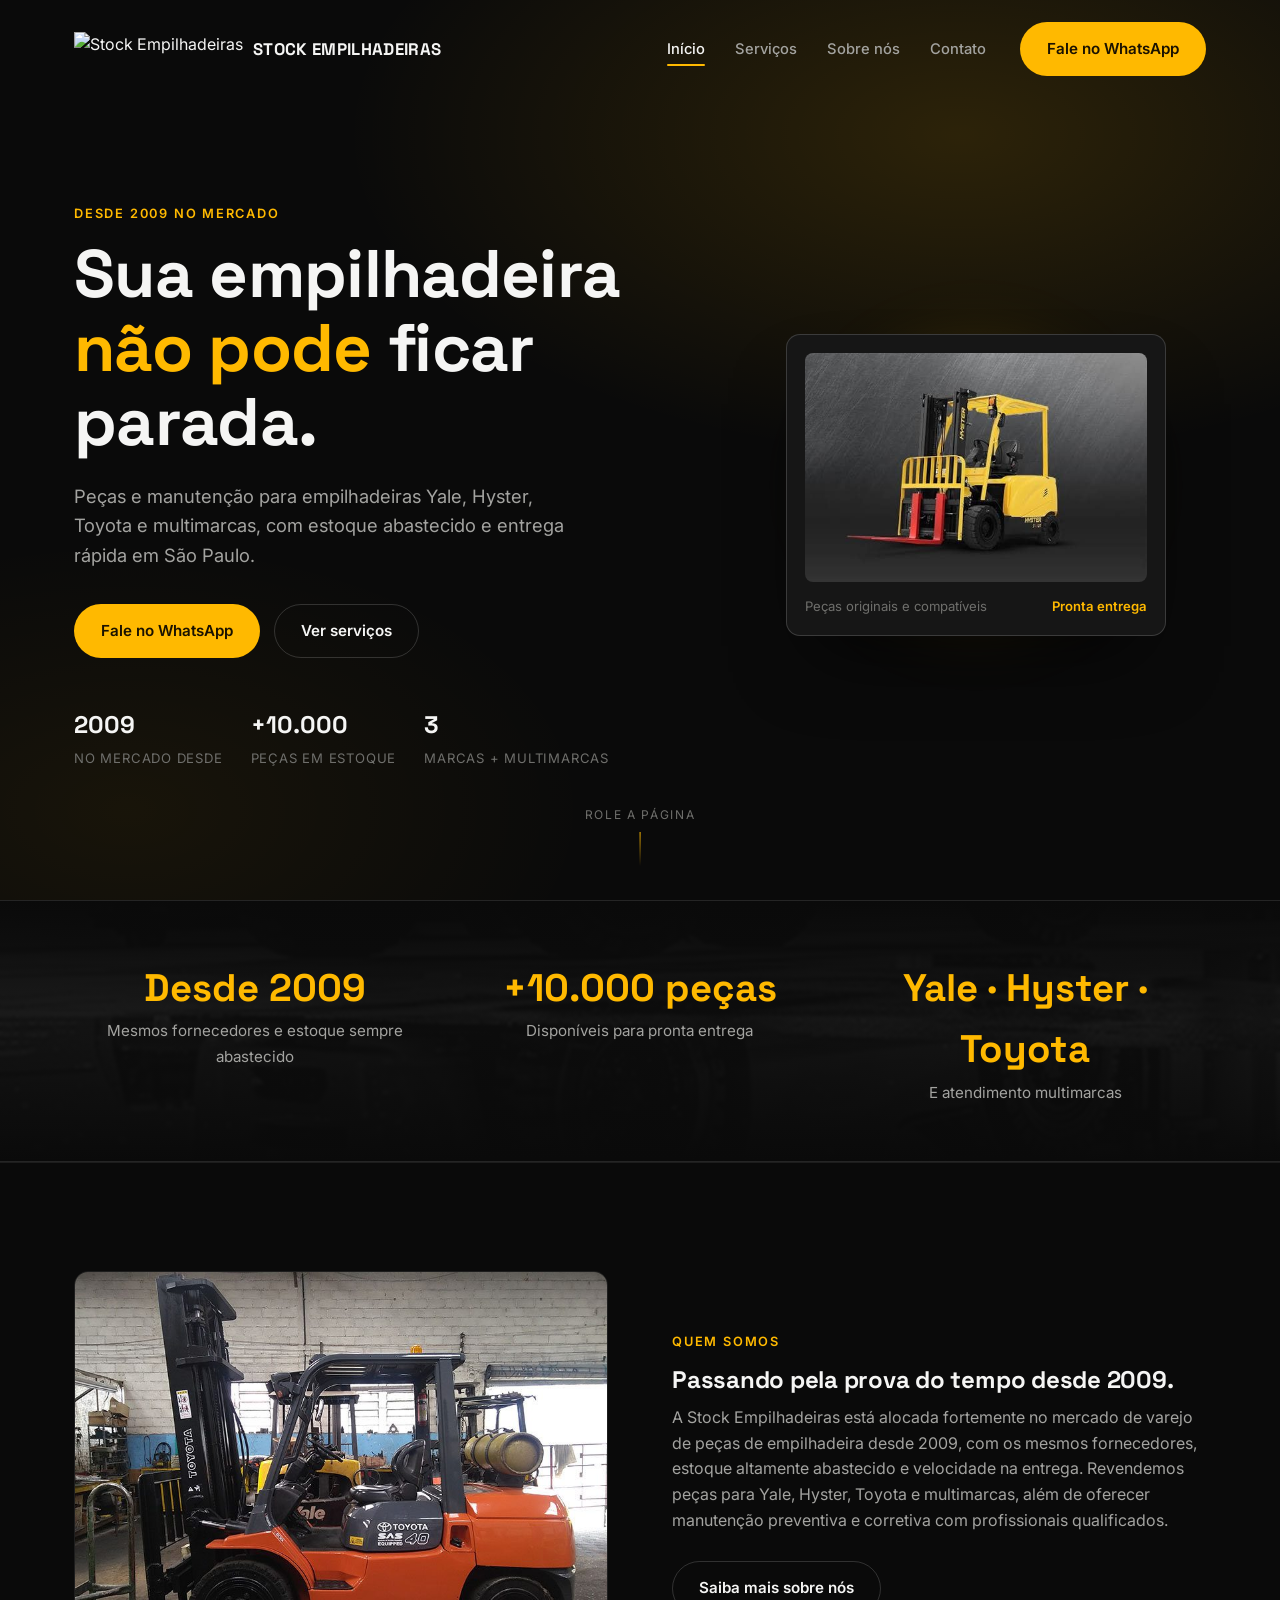
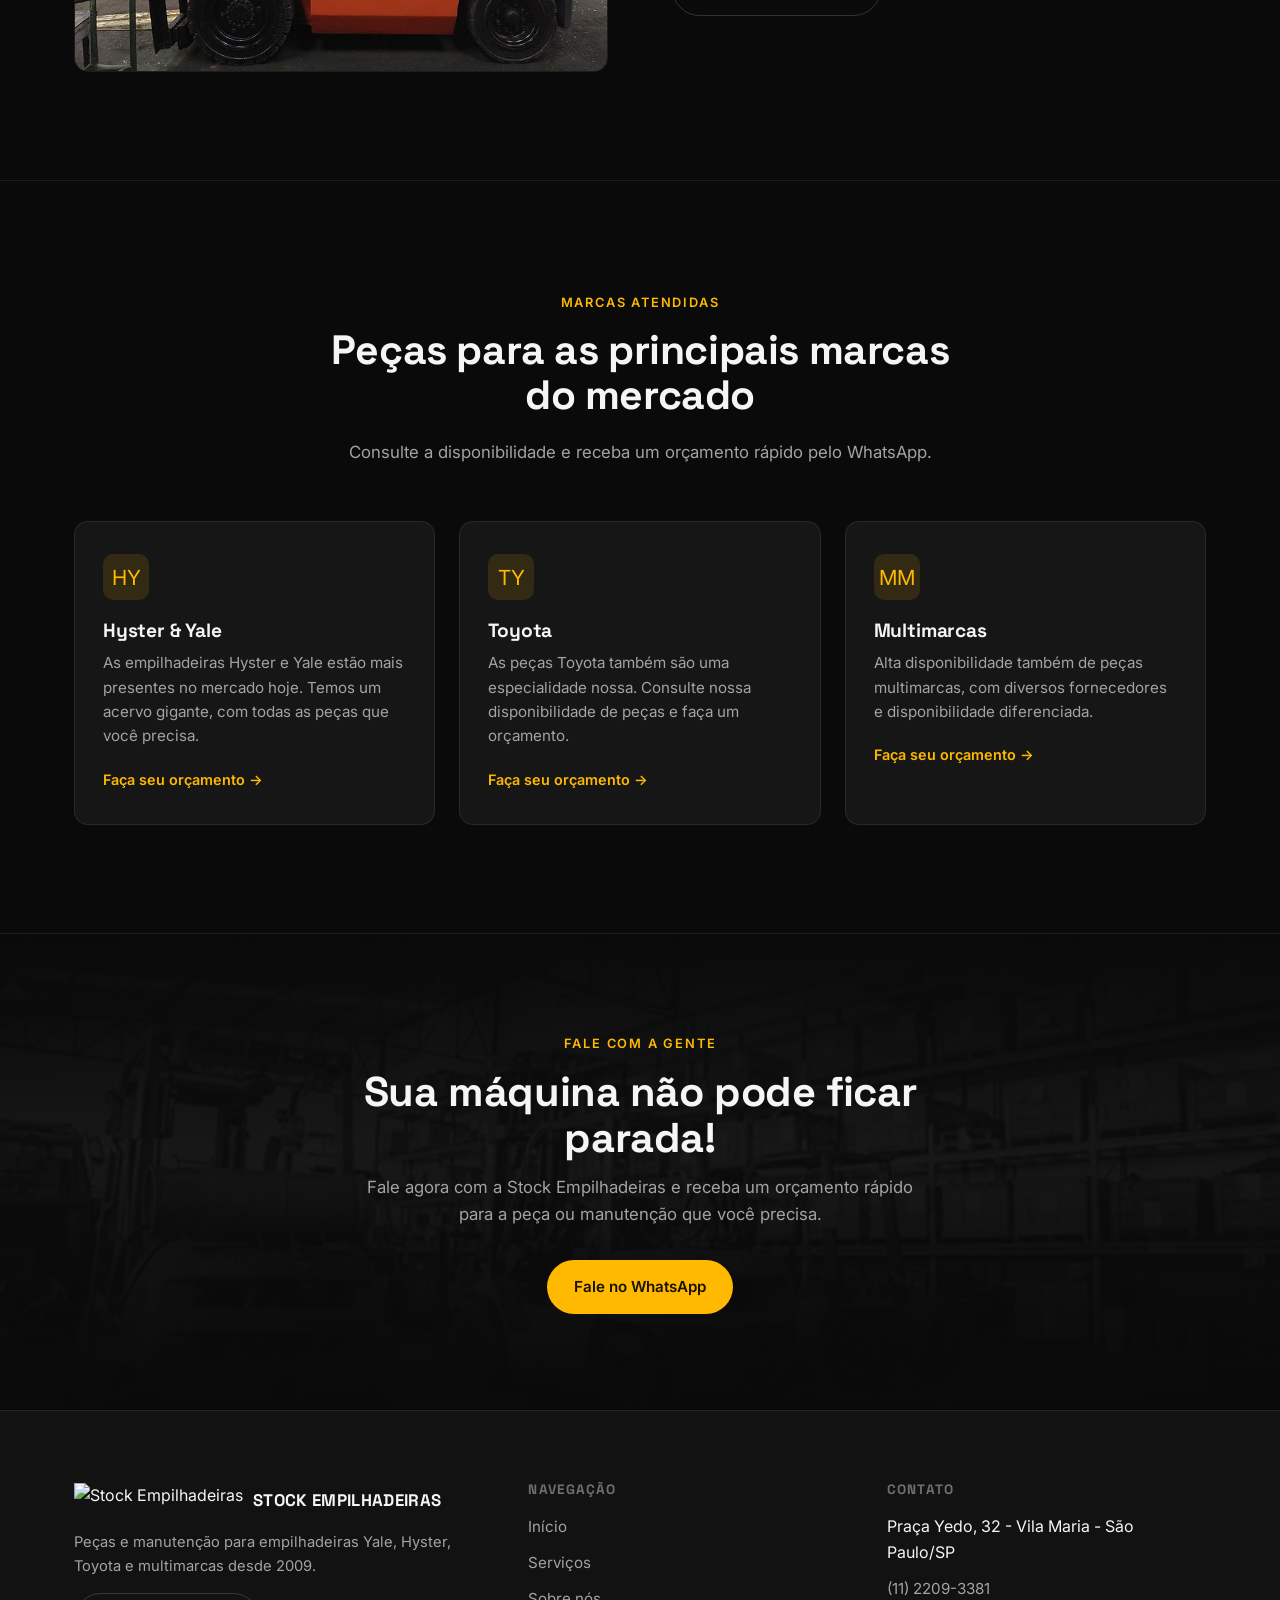
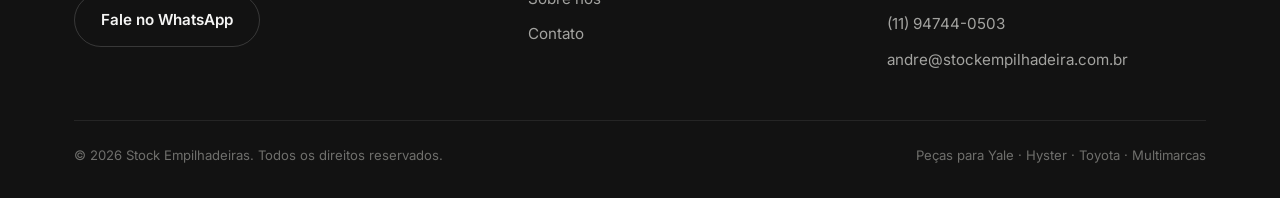
==== index.html @ c7c82e20 "Site novo da Stock Empilhadeiras (redesign completo) 4 paginas estaticas (HTML/CSS/JS), design escur" ====
<!DOCTYPE html>
<html lang="pt-BR">
<head>
  <meta charset="utf-8">
  <meta http-equiv="X-UA-Compatible" content="IE=edge">
  <meta name="viewport" content="width=device-width, initial-scale=1">
  <meta name="robots" content="index,follow">

  <title>Stock Empilhadeiras - Peças e manutenção para empilhadeiras desde 2009</title>
  <meta name="description" content="Peças para empilhadeiras Yale, Hyster, Toyota e multimarcas, com mais de 10.000 itens em estoque. Manutenção preventiva e corretiva em São Paulo desde 2009.">

  <meta property="og:title" content="Stock Empilhadeiras - Peças e manutenção para empilhadeiras">
  <meta property="og:description" content="Mais de 10.000 peças em estoque para Yale, Hyster, Toyota e multimarcas. Atendimento rápido em São Paulo desde 2009.">
  <meta property="og:locale" content="pt_BR">
  <meta property="og:type" content="website">
  <meta property="og:url" content="https://stockempilhadeira.com.br/">

  <link rel="icon" type="image/png" href="https://yata2.s3-object.locaweb.com.br/c91731efab223488cea6e610ba1f6140db4cae72a0e53f327a75a24c9f7e33f1">
  <link rel="canonical" href="https://stockempilhadeira.com.br/">

  <link rel="preconnect" href="https://fonts.googleapis.com">
  <link rel="preconnect" href="https://fonts.gstatic.com" crossorigin>
  <link href="https://fonts.googleapis.com/css2?family=Inter:wght@400;500;600;700&family=Space+Grotesk:wght@500;700&display=swap" rel="stylesheet">

  <link rel="stylesheet" href="assets/css/styles.css">
</head>
<body>

  <header class="site-header">
    <div class="container">
      <a href="index.html" class="brand">
        <img src="https://yata-apix-9171b0a8-d690-4db2-bea3-be40326706dc.s3-object.locaweb.com.br/2c20b61e568549f984c43d39dc8603df.png" alt="Stock Empilhadeiras">
        <span class="brand-name">STOCK EMPILHADEIRAS</span>
      </a>
      <div class="nav">
        <ul class="nav-links">
          <li><a href="index.html" class="is-active">Início</a></li>
          <li><a href="servicos.html">Serviços</a></li>
          <li><a href="sobre.html">Sobre nós</a></li>
          <li><a href="contato.html">Contato</a></li>
        </ul>
        <a class="btn btn-primary" href="https://api.whatsapp.com/send?phone=5511947440503&text=Oi!%20Vim%20pelo%20site%20e%20quero%20tirar%20umas%20d%C3%BAvidas" target="_blank" rel="noopener">Fale no WhatsApp</a>
      </div>
      <button class="nav-toggle" aria-label="Abrir menu" aria-expanded="false">☰</button>
    </div>
  </header>

  <section class="hero">
    <div class="container">
      <div class="hero-copy">
        <span class="eyebrow">Desde 2009 no mercado</span>
        <h1>Sua empilhadeira <span class="accent">não pode</span> ficar parada.</h1>
        <p class="lede">Peças e manutenção para empilhadeiras Yale, Hyster, Toyota e multimarcas, com estoque abastecido e entrega rápida em São Paulo.</p>
        <div class="btn-row">
          <a class="btn btn-primary" href="https://api.whatsapp.com/send?phone=5511947440503&text=Oi!%20Vim%20pelo%20site%20e%20quero%20tirar%20umas%20d%C3%BAvidas" target="_blank" rel="noopener">Fale no WhatsApp</a>
          <a class="btn btn-outline" href="servicos.html">Ver serviços</a>
        </div>
        <div class="hero-stats-inline">
          <div><strong>2009</strong><span>No mercado desde</span></div>
          <div><strong>+10.000</strong><span>Peças em estoque</span></div>
          <div><strong>3</strong><span>Marcas + multimarcas</span></div>
        </div>
      </div>
      <div class="hero-visual reveal">
        <div class="glow"></div>
        <div class="card">
          <img src="assets/img/hyster-produto.jpg" alt="Empilhadeira Hyster">
          <div class="tag">
            <span>Peças originais e compatíveis</span>
            <strong>Pronta entrega</strong>
          </div>
        </div>
      </div>
    </div>
    <span class="scroll-cue">Role a página</span>
  </section>

  <section class="stats-strip has-bg-photo bg-forklift-dark">
    <div class="container">
      <div class="stats-grid reveal">
        <div><strong>Desde 2009</strong><span>Mesmos fornecedores e estoque sempre abastecido</span></div>
        <div><strong>+10.000 peças</strong><span>Disponíveis para pronta entrega</span></div>
        <div><strong>Yale · Hyster · Toyota</strong><span>E atendimento multimarcas</span></div>
      </div>
    </div>
  </section>

  <section class="section">
    <div class="container">
      <div class="feature">
        <div class="feature-media reveal">
          <img src="assets/img/toyota-oficina.jpg" alt="Empilhadeira Toyota na oficina Stock Empilhadeiras">
        </div>
        <div class="feature-body reveal">
          <span class="eyebrow">Quem somos</span>
          <h2>Passando pela prova do tempo desde 2009.</h2>
          <p>A Stock Empilhadeiras está alocada fortemente no mercado de varejo de peças de empilhadeira desde 2009, com os mesmos fornecedores, estoque altamente abastecido e velocidade na entrega. Revendemos peças para Yale, Hyster, Toyota e multimarcas, além de oferecer manutenção preventiva e corretiva com profissionais qualificados.</p>
          <div class="btn-row">
            <a class="btn btn-outline" href="sobre.html">Saiba mais sobre nós</a>
          </div>
        </div>
      </div>
    </div>
  </section>

  <section class="section">
    <div class="container">
      <div class="section-head center reveal">
        <span class="eyebrow">Marcas atendidas</span>
        <h2>Peças para as principais marcas do mercado</h2>
        <p>Consulte a disponibilidade e receba um orçamento rápido pelo WhatsApp.</p>
      </div>
      <div class="cards-grid">
        <article class="card reveal">
          <div class="icon">HY</div>
          <h3>Hyster &amp; Yale</h3>
          <p>As empilhadeiras Hyster e Yale estão mais presentes no mercado hoje. Temos um acervo gigante, com todas as peças que você precisa.</p>
          <a class="card-link" href="https://api.whatsapp.com/send?phone=5511947440503&text=Oi!%20Vim%20pelo%20site%20e%20quero%20tirar%20umas%20d%C3%BAvidas" target="_blank" rel="noopener">Faça seu orçamento →</a>
        </article>
        <article class="card reveal">
          <div class="icon">TY</div>
          <h3>Toyota</h3>
          <p>As peças Toyota também são uma especialidade nossa. Consulte nossa disponibilidade de peças e faça um orçamento.</p>
          <a class="card-link" href="https://api.whatsapp.com/send?phone=5511947440503&text=Oi!%20Vim%20pelo%20site%20e%20quero%20tirar%20umas%20d%C3%BAvidas" target="_blank" rel="noopener">Faça seu orçamento →</a>
        </article>
        <article class="card reveal">
          <div class="icon">MM</div>
          <h3>Multimarcas</h3>
          <p>Alta disponibilidade também de peças multimarcas, com diversos fornecedores e disponibilidade diferenciada.</p>
          <a class="card-link" href="https://api.whatsapp.com/send?phone=5511947440503&text=Oi!%20Vim%20pelo%20site%20e%20quero%20tirar%20umas%20d%C3%BAvidas" target="_blank" rel="noopener">Faça seu orçamento →</a>
        </article>
      </div>
    </div>
  </section>

  <section class="cta-band has-bg-photo bg-warehouse">
    <div class="container reveal">
      <span class="eyebrow">Fale com a gente</span>
      <h2>Sua máquina não pode ficar parada!</h2>
      <p>Fale agora com a Stock Empilhadeiras e receba um orçamento rápido para a peça ou manutenção que você precisa.</p>
      <div class="btn-row">
        <a class="btn btn-primary" href="https://api.whatsapp.com/send?phone=5511947440503&text=Oi!%20Vim%20pelo%20site%20e%20quero%20tirar%20umas%20d%C3%BAvidas" target="_blank" rel="noopener">Fale no WhatsApp</a>
      </div>
    </div>
  </section>

  <footer class="site-footer">
    <div class="container">
      <div class="footer-grid">
        <div>
          <a href="index.html" class="brand">
            <img src="https://yata-apix-9171b0a8-d690-4db2-bea3-be40326706dc.s3-object.locaweb.com.br/2c20b61e568549f984c43d39dc8603df.png" alt="Stock Empilhadeiras">
            <span class="brand-name">STOCK EMPILHADEIRAS</span>
          </a>
          <p>Peças e manutenção para empilhadeiras Yale, Hyster, Toyota e multimarcas desde 2009.</p>
          <a class="btn btn-outline" href="https://api.whatsapp.com/send?phone=5511947440503&text=Oi!%20Vim%20pelo%20site%20e%20quero%20tirar%20umas%20d%C3%BAvidas" target="_blank" rel="noopener">Fale no WhatsApp</a>
        </div>
        <div class="footer-col">
          <h4>Navegação</h4>
          <ul>
            <li><a href="index.html">Início</a></li>
            <li><a href="servicos.html">Serviços</a></li>
            <li><a href="sobre.html">Sobre nós</a></li>
            <li><a href="contato.html">Contato</a></li>
          </ul>
        </div>
        <div class="footer-col">
          <h4>Contato</h4>
          <ul>
            <li>Praça Yedo, 32 - Vila Maria - São Paulo/SP</li>
            <li><a href="tel:+551122093381">(11) 2209-3381</a></li>
            <li><a href="tel:+5511947440503">(11) 94744-0503</a></li>
            <li><a href="mailto:andre@stockempilhadeira.com.br">andre@stockempilhadeira.com.br</a></li>
          </ul>
        </div>
      </div>
      <div class="footer-bottom">
        <span>© <span data-year></span> Stock Empilhadeiras. Todos os direitos reservados.</span>
        <span>Peças para Yale · Hyster · Toyota · Multimarcas</span>
      </div>
    </div>
  </footer>

  <script src="assets/js/script.js"></script>
</body>
</html>
---- assets/css/styles.css ----
/* ===== Design tokens ===== */
:root {
  --bg: #0a0a0a;
  --bg-alt: #121212;
  --surface: #161616;
  --surface-hover: #1e1e1e;
  --border: rgba(255, 255, 255, 0.08);
  --border-strong: rgba(255, 255, 255, 0.16);
  --text: #f5f5f4;
  --text-dim: #a3a3a0;
  --text-faint: #6f6f6c;
  --accent: #ffb900;
  --accent-dim: #cf9900;
  --accent-ink: #1a1200;
  --radius: 14px;
  --container: 1180px;
  --ease: cubic-bezier(0.16, 1, 0.3, 1);
}

* { box-sizing: border-box; }
html { scroll-behavior: smooth; }

body {
  margin: 0;
  background: var(--bg);
  color: var(--text);
  font-family: "Inter", -apple-system, BlinkMacSystemFont, "Segoe UI", sans-serif;
  font-size: 16px;
  line-height: 1.6;
  -webkit-font-smoothing: antialiased;
}

h1, h2, h3, h4 {
  font-family: "Space Grotesk", "Inter", sans-serif;
  font-weight: 700;
  line-height: 1.1;
  margin: 0 0 0.5em;
  letter-spacing: -0.01em;
}

p { margin: 0 0 1em; color: var(--text-dim); }
a { color: inherit; text-decoration: none; }
img { max-width: 100%; display: block; }

.container {
  max-width: var(--container);
  margin: 0 auto;
  padding: 0 24px;
}

.eyebrow {
  display: inline-block;
  font-size: 0.8rem;
  font-weight: 600;
  letter-spacing: 0.14em;
  text-transform: uppercase;
  color: var(--accent);
  margin-bottom: 14px;
}

.section {
  padding: 108px 0;
  border-top: 1px solid var(--border);
}

.section-head {
  max-width: 640px;
  margin: 0 0 56px;
}

.section-head.center { margin-left: auto; margin-right: auto; text-align: center; }

.section-head h2 { font-size: clamp(1.8rem, 3.2vw, 2.6rem); }
.section-head p { font-size: 1.05rem; }

/* ===== Buttons ===== */
.btn {
  display: inline-flex;
  align-items: center;
  gap: 8px;
  padding: 14px 26px;
  border-radius: 999px;
  font-weight: 600;
  font-size: 0.95rem;
  cursor: pointer;
  border: 1px solid transparent;
  transition: transform 0.25s var(--ease), background 0.25s var(--ease), border-color 0.25s var(--ease), color 0.25s var(--ease);
}

.btn-primary { background: var(--accent); color: var(--accent-ink); }
.btn-primary:hover { background: #ffc933; transform: translateY(-2px); }

.btn-outline { background: transparent; color: var(--text); border-color: var(--border-strong); }
.btn-outline:hover { border-color: var(--accent); color: var(--accent); transform: translateY(-2px); }

.btn-row { display: flex; gap: 14px; flex-wrap: wrap; }

/* ===== Header ===== */
.site-header {
  position: fixed;
  top: 0;
  left: 0;
  right: 0;
  z-index: 100;
  padding: 22px 0;
  background: transparent;
  border-bottom: 1px solid transparent;
  transition: background 0.35s var(--ease), border-color 0.35s var(--ease), padding 0.35s var(--ease);
}

.site-header.is-scrolled {
  background: rgba(10, 10, 10, 0.82);
  backdrop-filter: blur(14px);
  -webkit-backdrop-filter: blur(14px);
  border-bottom-color: var(--border);
  padding: 14px 0;
}

.site-header .container {
  display: flex;
  align-items: center;
  justify-content: space-between;
  gap: 24px;
}

.brand { display: flex; align-items: center; gap: 10px; }
.brand img { height: 34px; width: auto; }
.brand-name {
  font-family: "Space Grotesk", sans-serif;
  font-weight: 700;
  font-size: 1.05rem;
  letter-spacing: 0.02em;
}

.nav {
  display: flex;
  align-items: center;
  gap: 34px;
}

.nav-links { display: flex; gap: 30px; list-style: none; margin: 0; padding: 0; }
.nav-links a {
  font-size: 0.92rem;
  font-weight: 500;
  color: var(--text-dim);
  position: relative;
  padding: 4px 0;
  transition: color 0.25s var(--ease);
}
.nav-links a:hover { color: var(--text); }
.nav-links a.is-active { color: var(--text); }
.nav-links a.is-active::after {
  content: "";
  position: absolute;
  left: 0; right: 0; bottom: -4px;
  height: 2px;
  background: var(--accent);
  border-radius: 2px;
}

.nav-toggle {
  display: none;
  background: none;
  border: 1px solid var(--border-strong);
  border-radius: 8px;
  width: 42px;
  height: 42px;
  color: var(--text);
  font-size: 1.2rem;
  cursor: pointer;
}

/* ===== Hero ===== */
.hero {
  position: relative;
  min-height: 100vh;
  display: flex;
  align-items: center;
  padding: 160px 0 90px;
  overflow: hidden;
  background:
    radial-gradient(ellipse 80% 60% at 75% 15%, rgba(255, 185, 0, 0.14), transparent 60%),
    radial-gradient(ellipse 60% 50% at 10% 90%, rgba(255, 185, 0, 0.06), transparent 60%),
    var(--bg);
}

.hero .container {
  display: grid;
  grid-template-columns: 1.15fr 0.85fr;
  gap: 48px;
  align-items: center;
}

.hero h1 {
  font-size: clamp(2.4rem, 5.4vw, 4.2rem);
  margin-bottom: 22px;
}

.hero h1 .accent { color: var(--accent); }

.hero .lede {
  font-size: 1.15rem;
  max-width: 520px;
  margin-bottom: 34px;
}

.hero-stats-inline {
  display: flex;
  gap: 28px;
  margin-top: 48px;
  flex-wrap: wrap;
}

.hero-stats-inline div { min-width: 120px; }

.hero-stats-inline strong {
  display: block;
  font-family: "Space Grotesk", sans-serif;
  font-size: 1.5rem;
  color: var(--text);
}

.hero-stats-inline span {
  font-size: 0.82rem;
  color: var(--text-faint);
  text-transform: uppercase;
  letter-spacing: 0.06em;
}

.hero-visual {
  position: relative;
  display: flex;
  align-items: center;
  justify-content: center;
}

.hero-visual .glow {
  position: absolute;
  width: 340px;
  height: 340px;
  background: radial-gradient(circle, rgba(255, 185, 0, 0.35), transparent 70%);
  filter: blur(30px);
  z-index: 0;
}

.hero-visual .card {
  position: relative;
  z-index: 1;
  background: var(--surface);
  border: 1px solid var(--border-strong);
  border-radius: var(--radius);
  padding: 18px;
  box-shadow: 0 40px 80px -30px rgba(0, 0, 0, 0.7);
  max-width: 380px;
}

.hero-visual .card img {
  border-radius: 8px;
  width: 100%;
}

.hero-visual .card .tag {
  margin-top: 14px;
  display: flex;
  justify-content: space-between;
  align-items: center;
  font-size: 0.82rem;
  color: var(--text-faint);
}

.hero-visual .card .tag strong { color: var(--accent); font-weight: 600; }

.scroll-cue {
  position: absolute;
  bottom: 34px;
  left: 50%;
  transform: translateX(-50%);
  font-size: 0.75rem;
  color: var(--text-faint);
  text-transform: uppercase;
  letter-spacing: 0.14em;
  display: flex;
  flex-direction: column;
  align-items: center;
  gap: 8px;
}

.scroll-cue::after {
  content: "";
  width: 1px;
  height: 34px;
  background: linear-gradient(var(--accent), transparent);
  animation: scrollcue 1.8s infinite;
}

@keyframes scrollcue {
  0% { opacity: 0; transform: scaleY(0.4); transform-origin: top; }
  50% { opacity: 1; transform: scaleY(1); transform-origin: top; }
  100% { opacity: 0; transform: scaleY(0.4); transform-origin: bottom; }
}

/* ===== Background photo texture (subtle, behind some containers) ===== */
.has-bg-photo {
  position: relative;
  overflow: hidden;
}

.has-bg-photo::before {
  content: "";
  position: absolute;
  inset: 0;
  background-size: cover;
  background-position: center;
  opacity: 0.12;
  filter: grayscale(1) contrast(1.1);
  z-index: 0;
  pointer-events: none;
}

.has-bg-photo::after {
  content: "";
  position: absolute;
  inset: 0;
  background: linear-gradient(180deg, var(--bg) 0%, rgba(10, 10, 10, 0.55) 45%, var(--bg) 100%);
  z-index: 0;
  pointer-events: none;
}

.has-bg-photo > .container { position: relative; z-index: 1; }

.bg-warehouse::before { background-image: url("../img/warehouse-forklifts.jpg"); }
.bg-forklift-dark::before { background-image: url("../img/forklift-dark.jpg"); }

/* ===== Page hero (inner pages, shorter) ===== */
.page-hero {
  padding: 168px 0 80px;
  background:
    radial-gradient(ellipse 70% 60% at 85% 0%, rgba(255, 185, 0, 0.12), transparent 60%),
    var(--bg);
  border-bottom: 1px solid var(--border);
}

.page-hero .eyebrow { margin-bottom: 18px; }
.page-hero h1 { font-size: clamp(2.1rem, 4.4vw, 3.2rem); max-width: 720px; }
.page-hero p { font-size: 1.08rem; max-width: 560px; }

/* ===== Stats strip ===== */
.stats-strip {
  padding: 56px 0;
  border-top: 1px solid var(--border);
  border-bottom: 1px solid var(--border);
  background: var(--bg-alt);
}

.stats-grid {
  display: grid;
  grid-template-columns: repeat(3, 1fr);
  gap: 24px;
  text-align: center;
}

.stats-grid strong {
  display: block;
  font-family: "Space Grotesk", sans-serif;
  font-size: clamp(1.8rem, 3vw, 2.4rem);
  color: var(--accent);
}

.stats-grid span {
  color: var(--text-dim);
  font-size: 0.95rem;
}

/* ===== Two column feature (quem somos / about) ===== */
.feature {
  display: grid;
  grid-template-columns: 1fr 1fr;
  gap: 64px;
  align-items: center;
}

.feature.reverse .feature-media { order: 2; }

.feature-media img {
  border-radius: var(--radius);
  border: 1px solid var(--border);
}

.feature-body .btn-row { margin-top: 28px; }

.diff-list {
  list-style: none;
  margin: 28px 0 0;
  padding: 0;
  display: grid;
  gap: 14px;
}

.diff-list li {
  display: flex;
  gap: 12px;
  align-items: flex-start;
  color: var(--text-dim);
}

.diff-list li::before {
  content: "";
  flex-shrink: 0;
  width: 8px;
  height: 8px;
  margin-top: 7px;
  border-radius: 2px;
  background: var(--accent);
}

/* ===== Cards grid (brands / services) ===== */
.cards-grid {
  display: grid;
  grid-template-columns: repeat(3, 1fr);
  gap: 24px;
}

.card {
  background: var(--surface);
  border: 1px solid var(--border);
  border-radius: var(--radius);
  padding: 32px 28px;
  transition: transform 0.35s var(--ease), border-color 0.35s var(--ease), background 0.35s var(--ease);
}

.card:hover {
  transform: translateY(-6px);
  border-color: var(--border-strong);
  background: var(--surface-hover);
}

.card .icon {
  width: 46px;
  height: 46px;
  border-radius: 10px;
  background: rgba(255, 185, 0, 0.12);
  color: var(--accent);
  display: flex;
  align-items: center;
  justify-content: center;
  font-size: 1.3rem;
  margin-bottom: 20px;
}

.card h3 { font-size: 1.2rem; margin-bottom: 10px; }
.card p { font-size: 0.95rem; margin-bottom: 18px; }
.card .card-link { color: var(--accent); font-weight: 600; font-size: 0.9rem; }
.card .card-link:hover { text-decoration: underline; }

/* ===== Gallery ===== */
.gallery {
  display: grid;
  grid-template-columns: 1.2fr 1fr;
  gap: 20px;
}

.gallery img {
  border-radius: var(--radius);
  border: 1px solid var(--border);
  width: 100%;
  height: 100%;
  object-fit: cover;
}

/* ===== CTA band ===== */
.cta-band {
  padding: 96px 0;
  text-align: center;
  background: linear-gradient(180deg, var(--bg-alt), var(--bg));
  border-top: 1px solid var(--border);
}

.cta-band h2 { font-size: clamp(1.8rem, 3.6vw, 2.6rem); max-width: 680px; margin: 0 auto 14px; }
.cta-band p { max-width: 560px; margin: 0 auto 32px; font-size: 1.05rem; }
.cta-band .btn-row { justify-content: center; }

/* ===== Contact page ===== */
.contact-grid {
  display: grid;
  grid-template-columns: 0.9fr 1.1fr;
  gap: 48px;
  align-items: start;
}

.contact-info {
  display: grid;
  gap: 22px;
}

.contact-item {
  background: var(--surface);
  border: 1px solid var(--border);
  border-radius: var(--radius);
  padding: 22px 24px;
}

.contact-item .label {
  font-size: 0.8rem;
  text-transform: uppercase;
  letter-spacing: 0.08em;
  color: var(--text-faint);
  margin-bottom: 6px;
}

.contact-item .value { font-size: 1.05rem; font-weight: 600; }
.contact-item a.value:hover { color: var(--accent); }

.map-frame {
  border-radius: var(--radius);
  overflow: hidden;
  border: 1px solid var(--border);
  min-height: 420px;
}

.map-frame iframe { width: 100%; height: 100%; min-height: 420px; border: 0; filter: grayscale(0.3) invert(0.92) contrast(0.9); }

/* ===== Footer ===== */
.site-footer {
  padding: 72px 0 32px;
  border-top: 1px solid var(--border);
  background: var(--bg-alt);
}

.footer-grid {
  display: grid;
  grid-template-columns: 1.3fr 1fr 1fr;
  gap: 40px;
  margin-bottom: 48px;
}

.footer-grid .brand { margin-bottom: 14px; }
.footer-grid p { font-size: 0.92rem; }

.footer-col h4 {
  font-size: 0.85rem;
  text-transform: uppercase;
  letter-spacing: 0.08em;
  color: var(--text-faint);
  margin-bottom: 16px;
}

.footer-col ul { list-style: none; margin: 0; padding: 0; display: grid; gap: 10px; }
.footer-col a { color: var(--text-dim); font-size: 0.95rem; transition: color 0.25s var(--ease); }
.footer-col a:hover { color: var(--accent); }

.footer-bottom {
  display: flex;
  justify-content: space-between;
  align-items: center;
  padding-top: 24px;
  border-top: 1px solid var(--border);
  font-size: 0.82rem;
  color: var(--text-faint);
  flex-wrap: wrap;
  gap: 12px;
}

/* ===== Reveal on scroll ===== */
.reveal {
  opacity: 0;
  transform: translateY(28px);
  transition: opacity 0.8s var(--ease), transform 0.8s var(--ease);
}

.reveal.is-visible { opacity: 1; transform: none; }

@media (prefers-reduced-motion: reduce) {
  .reveal { opacity: 1; transform: none; transition: none; }
  .scroll-cue::after { animation: none; }
}

/* ===== Responsive ===== */
@media (max-width: 980px) {
  .hero .container { grid-template-columns: 1fr; }
  .hero-visual { order: -1; max-width: 380px; margin: 0 auto; }
  .feature { grid-template-columns: 1fr; }
  .feature.reverse .feature-media { order: 0; }
  .contact-grid { grid-template-columns: 1fr; }
  .footer-grid { grid-template-columns: 1fr 1fr; }
}

@media (max-width: 760px) {
  .nav-links, .nav .btn { display: none; }
  .nav-toggle { display: flex; align-items: center; justify-content: center; }
  .site-header.is-open .nav {
    display: flex;
    position: fixed;
    inset: 0;
    top: 74px;
    background: rgba(10, 10, 10, 0.98);
    flex-direction: column;
    padding: 40px 24px;
    gap: 28px;
  }
  .site-header.is-open .nav-links {
    display: flex;
    flex-direction: column;
    gap: 22px;
    font-size: 1.2rem;
  }
  .site-header.is-open .nav .btn { display: inline-flex; }

  .stats-grid { grid-template-columns: 1fr; gap: 32px; }
  .cards-grid { grid-template-columns: 1fr; }
  .gallery { grid-template-columns: 1fr; }
  .footer-grid { grid-template-columns: 1fr; }
  .section { padding: 76px 0; }
}
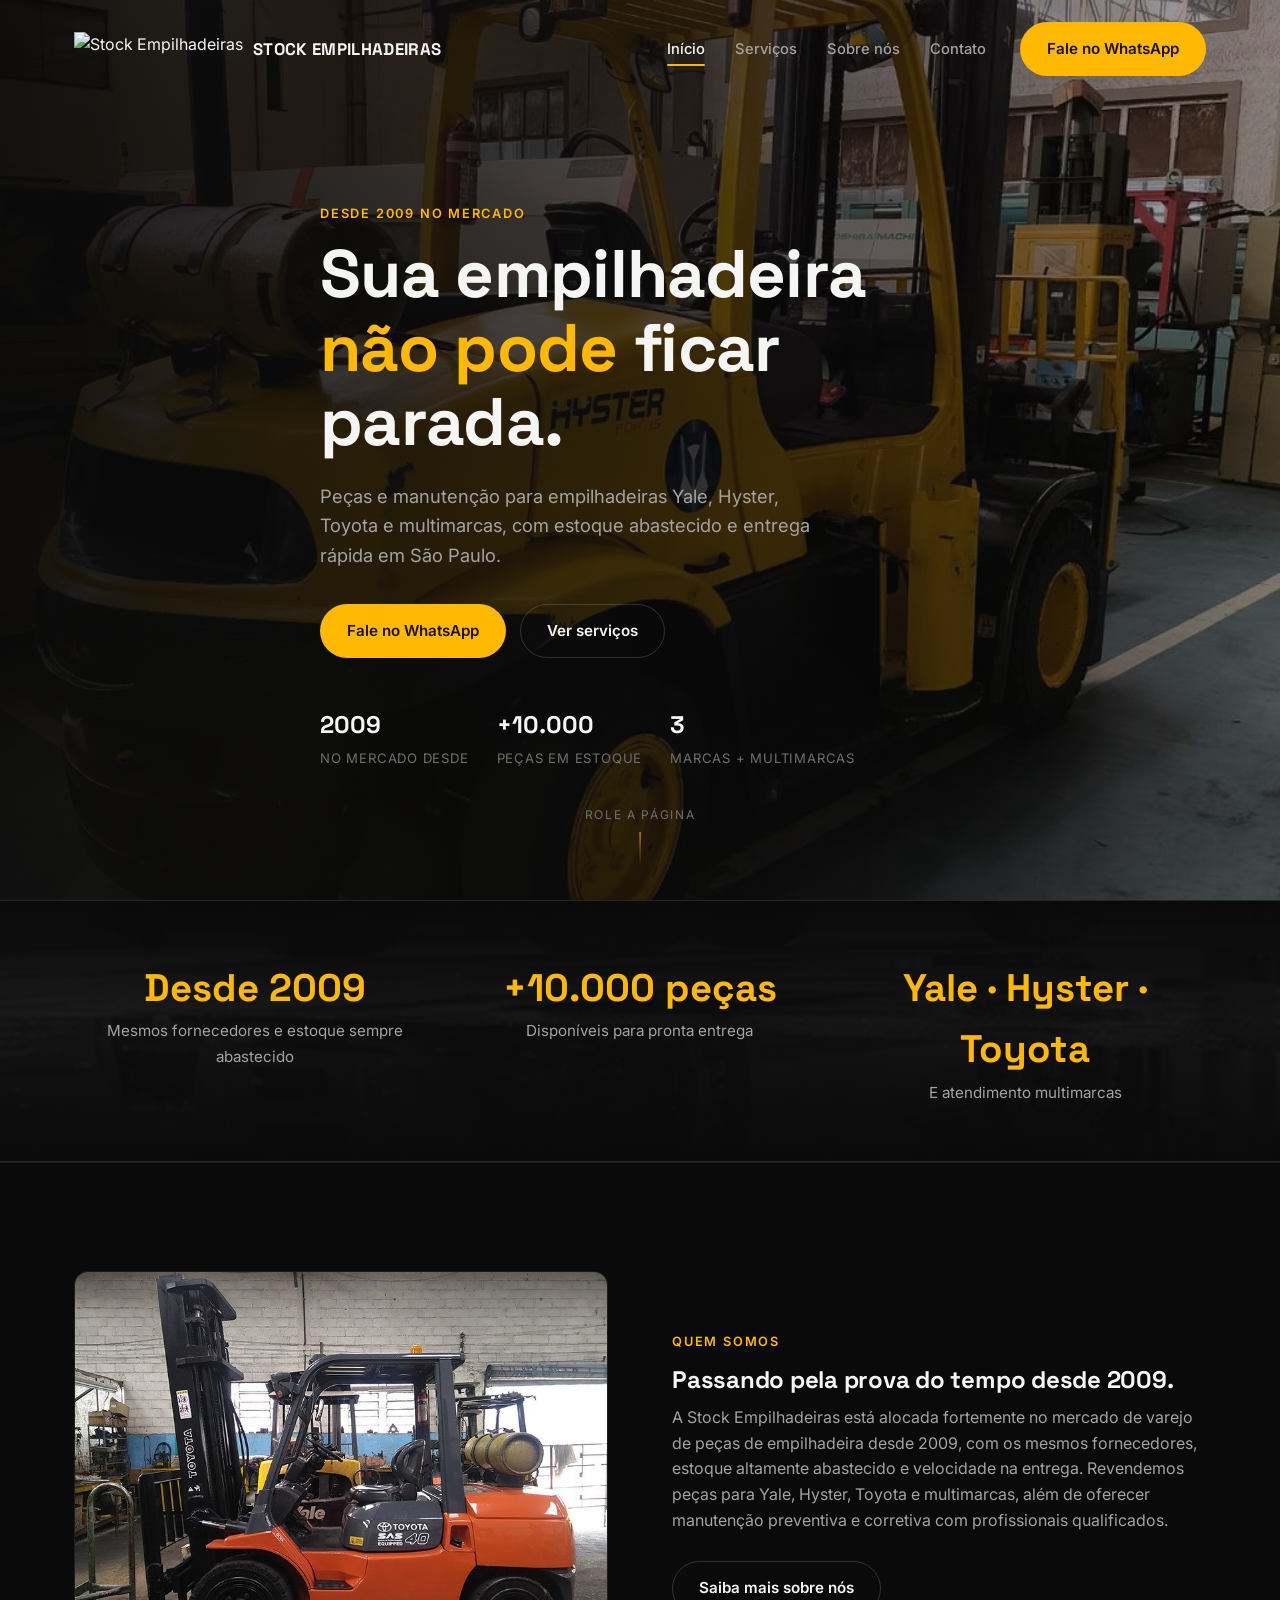
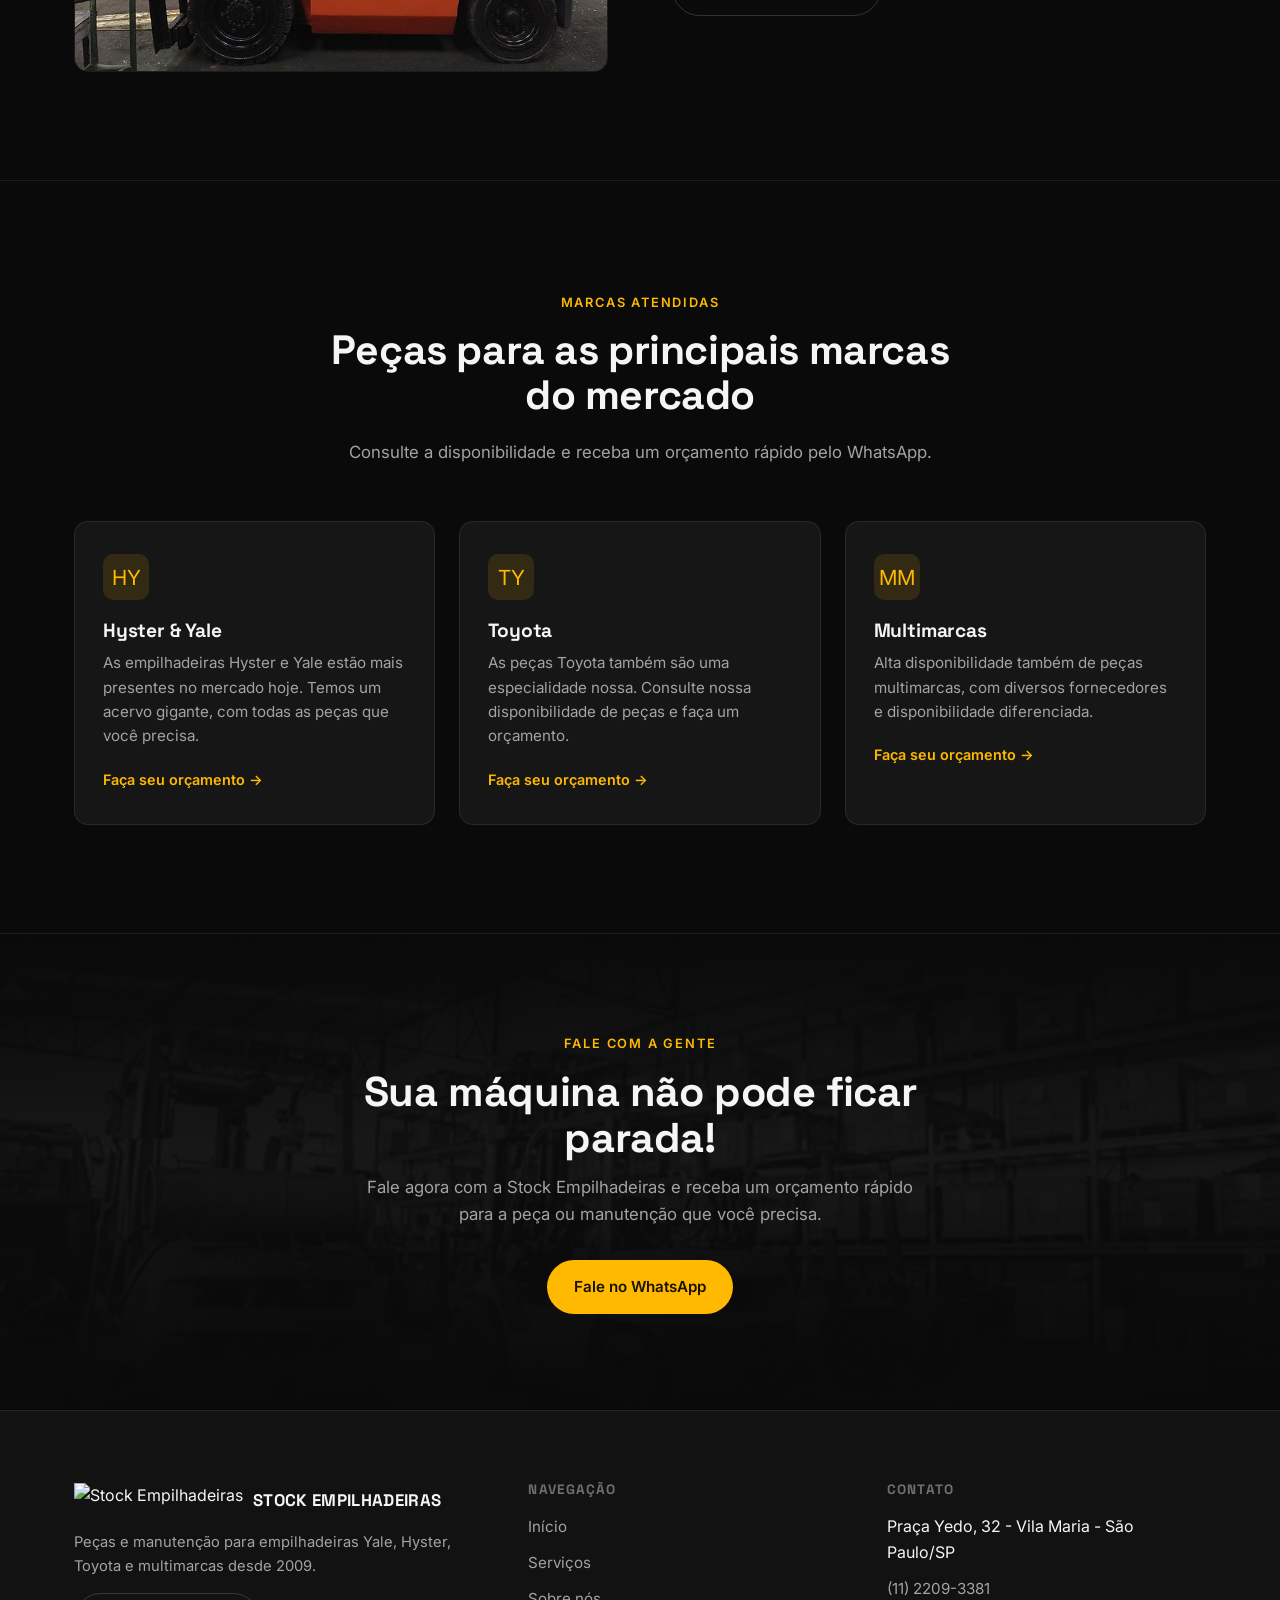
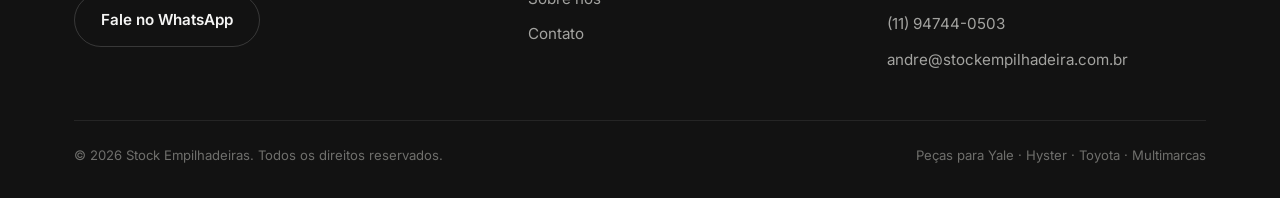
==== commit 85611177: "Hero da Home: troca card flutuante por foto de fundo do galpao Remove o card de produto flutuante e " ====
--- a/index.html
+++ b/index.html
@@ -45,7 +45,7 @@
     </div>
   </header>
 
-  <section class="hero">
+  <section class="hero hero-photo">
     <div class="container">
       <div class="hero-copy">
         <span class="eyebrow">Desde 2009 no mercado</span>
@@ -59,16 +59,6 @@
           <div><strong>2009</strong><span>No mercado desde</span></div>
           <div><strong>+10.000</strong><span>Peças em estoque</span></div>
           <div><strong>3</strong><span>Marcas + multimarcas</span></div>
-        </div>
-      </div>
-      <div class="hero-visual reveal">
-        <div class="glow"></div>
-        <div class="card">
-          <img src="assets/img/hyster-produto.jpg" alt="Empilhadeira Hyster">
-          <div class="tag">
-            <span>Peças originais e compatíveis</span>
-            <strong>Pronta entrega</strong>
-          </div>
         </div>
       </div>
     </div>
--- a/assets/css/styles.css
+++ b/assets/css/styles.css
@@ -185,11 +185,20 @@
 }
 
 .hero .container {
-  display: grid;
-  grid-template-columns: 1.15fr 0.85fr;
-  gap: 48px;
-  align-items: center;
-}
+  display: flex;
+  align-items: center;
+}
+
+.hero-photo {
+  background:
+    linear-gradient(90deg, rgba(10, 10, 10, 0.94) 0%, rgba(10, 10, 10, 0.75) 45%, rgba(10, 10, 10, 0.35) 100%),
+    radial-gradient(ellipse 60% 50% at 10% 90%, rgba(255, 185, 0, 0.08), transparent 60%),
+    url("../img/hyster-galpao.jpg");
+  background-size: cover, cover, cover;
+  background-position: center, center, 70% center;
+}
+
+.hero-copy { max-width: 640px; }
 
 .hero h1 {
   font-size: clamp(2.4rem, 5.4vw, 4.2rem);
@@ -226,49 +235,6 @@
   text-transform: uppercase;
   letter-spacing: 0.06em;
 }
-
-.hero-visual {
-  position: relative;
-  display: flex;
-  align-items: center;
-  justify-content: center;
-}
-
-.hero-visual .glow {
-  position: absolute;
-  width: 340px;
-  height: 340px;
-  background: radial-gradient(circle, rgba(255, 185, 0, 0.35), transparent 70%);
-  filter: blur(30px);
-  z-index: 0;
-}
-
-.hero-visual .card {
-  position: relative;
-  z-index: 1;
-  background: var(--surface);
-  border: 1px solid var(--border-strong);
-  border-radius: var(--radius);
-  padding: 18px;
-  box-shadow: 0 40px 80px -30px rgba(0, 0, 0, 0.7);
-  max-width: 380px;
-}
-
-.hero-visual .card img {
-  border-radius: 8px;
-  width: 100%;
-}
-
-.hero-visual .card .tag {
-  margin-top: 14px;
-  display: flex;
-  justify-content: space-between;
-  align-items: center;
-  font-size: 0.82rem;
-  color: var(--text-faint);
-}
-
-.hero-visual .card .tag strong { color: var(--accent); font-weight: 600; }
 
 .scroll-cue {
   position: absolute;
@@ -576,8 +542,7 @@
 
 /* ===== Responsive ===== */
 @media (max-width: 980px) {
-  .hero .container { grid-template-columns: 1fr; }
-  .hero-visual { order: -1; max-width: 380px; margin: 0 auto; }
+  .hero-photo { background-position: center, center, 65% center; }
   .feature { grid-template-columns: 1fr; }
   .feature.reverse .feature-media { order: 0; }
   .contact-grid { grid-template-columns: 1fr; }
